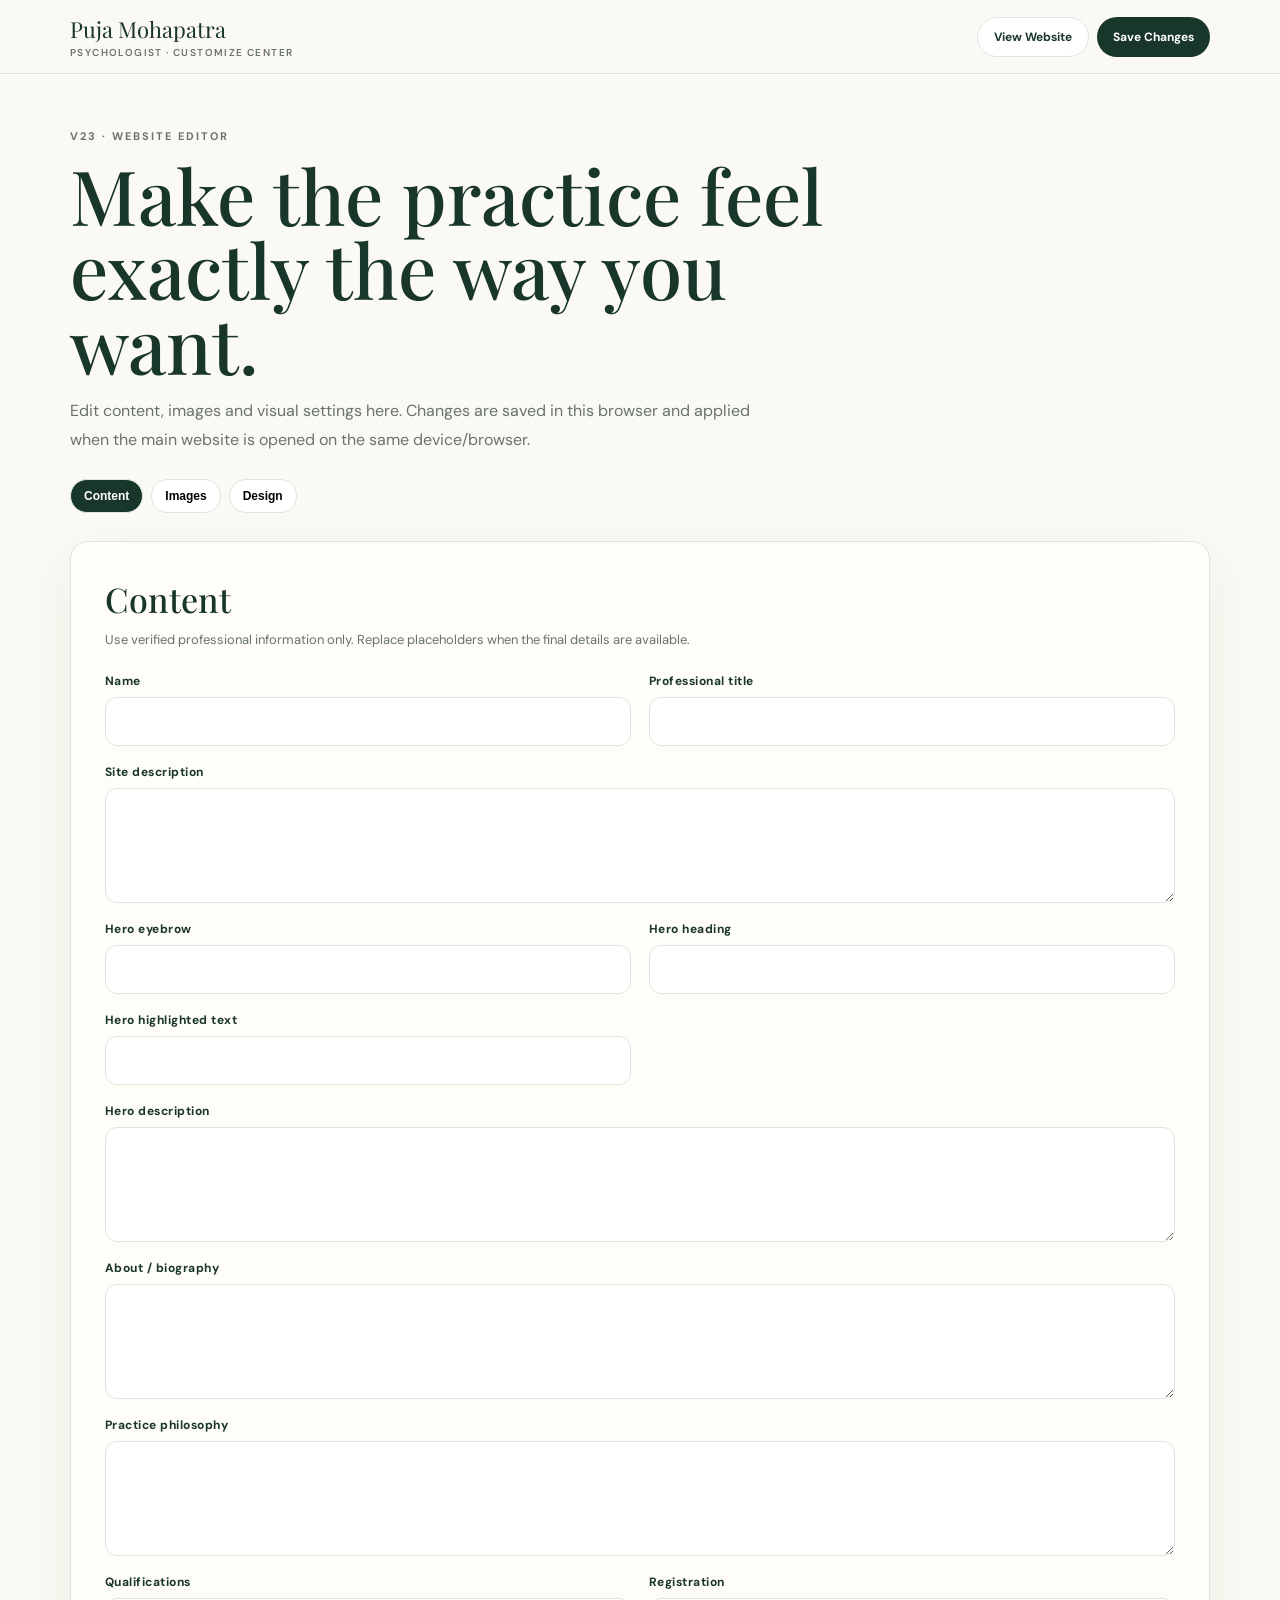
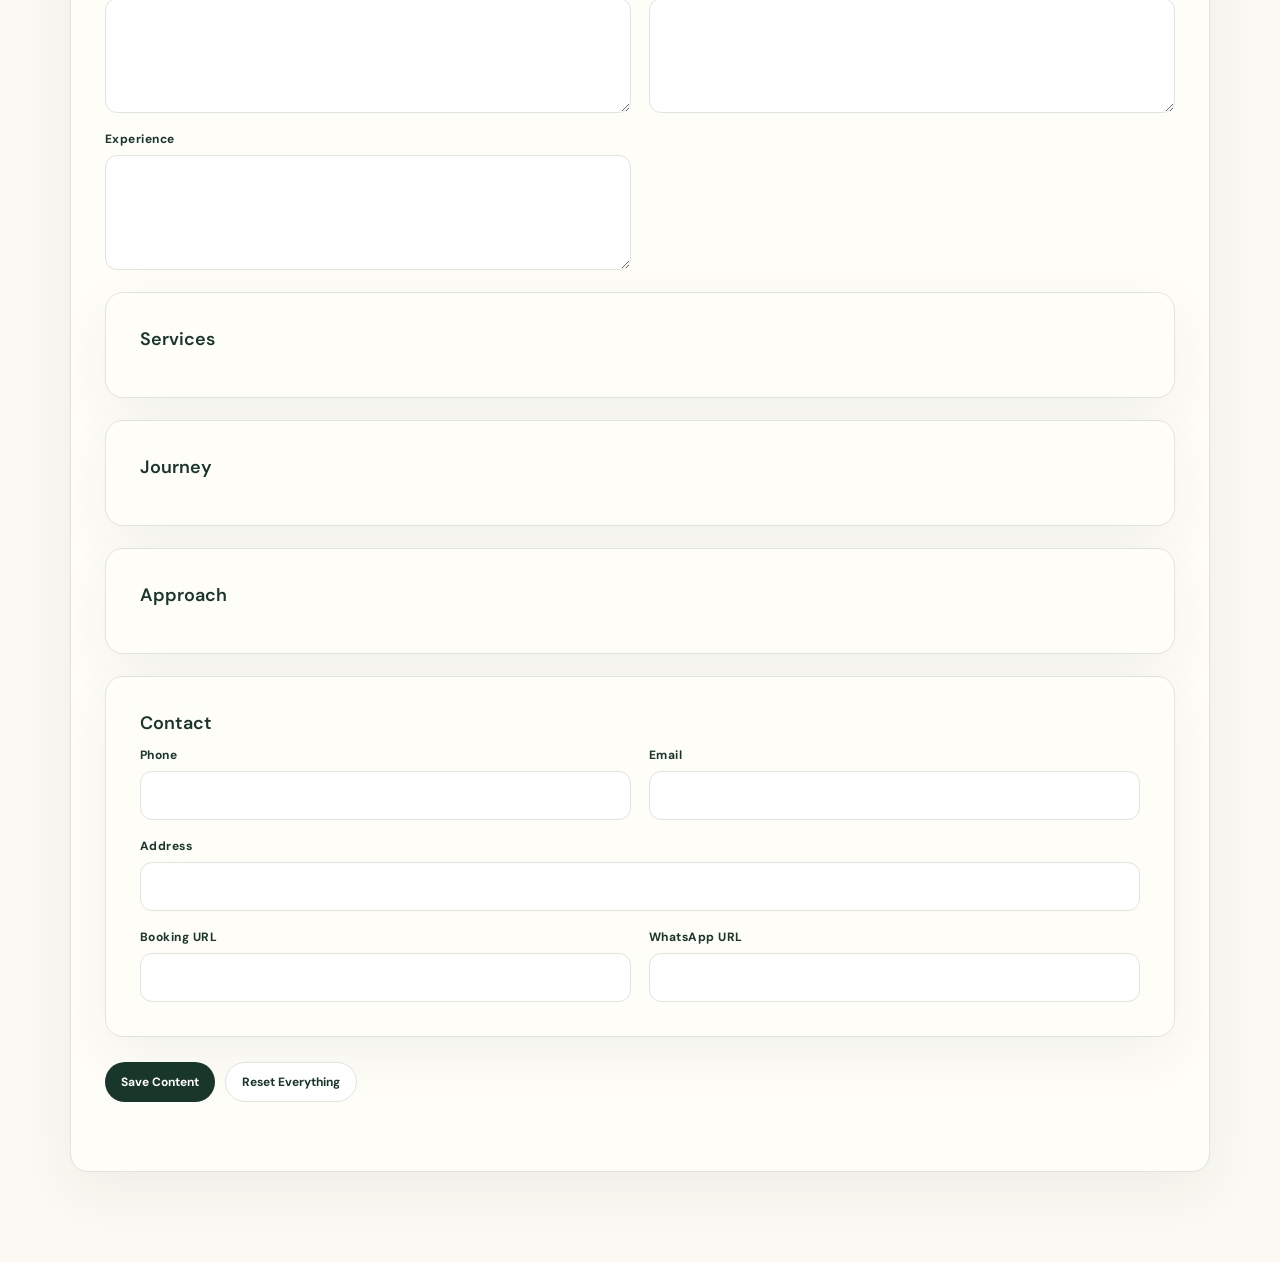
==== customize.html @ 12ab7d0f "Add files via upload" ====
<!doctype html>
<html lang="en">
<head>
<meta charset="utf-8"><meta name="viewport" content="width=device-width,initial-scale=1">
<meta name="theme-color" content="#19362a"><title>Customize | Puja Mohapatra</title>
<link rel="preconnect" href="https://fonts.googleapis.com"><link rel="preconnect" href="https://fonts.gstatic.com" crossorigin>
<link href="https://fonts.googleapis.com/css2?family=DM+Sans:wght@400;500;600;700&family=Playfair+Display:ital,wght@400;500;600&display=swap" rel="stylesheet">
<style>
:root{--green:#19362a;--cream:#fbf9f3;--ink:#19362a;--muted:#68736d;--line:#dfe4de;--card:#fffdf8}
*{box-sizing:border-box}html{scroll-behavior:smooth}body{margin:0;background:var(--cream);color:var(--ink);font-family:"DM Sans",sans-serif}
a{text-decoration:none;color:inherit}.top{position:sticky;top:0;z-index:20;background:rgba(251,249,243,.94);backdrop-filter:blur(14px);border-bottom:1px solid var(--line)}
.topin{max-width:1180px;margin:auto;padding:14px 20px;display:flex;align-items:center;justify-content:space-between;gap:15px}.brand{font-family:"Playfair Display",serif;font-size:22px}.brand small{display:block;font:600 10px "DM Sans";letter-spacing:.14em;text-transform:uppercase;color:var(--muted);margin-top:2px}
.top-actions{display:flex;gap:8px;flex-wrap:wrap}.btn{border:0;border-radius:999px;padding:11px 16px;font:700 12px "DM Sans";cursor:pointer}.primary{background:var(--green);color:#fff}.light{background:#fff;border:1px solid var(--line);color:var(--ink)}
main{max-width:1180px;margin:auto;padding:55px 20px 90px}.eyebrow{font-size:11px;font-weight:700;letter-spacing:.18em;color:var(--muted);text-transform:uppercase}.title{font:500 clamp(42px,7vw,76px)/.98 "Playfair Display",serif;max-width:850px;margin:15px 0}.intro{max-width:720px;color:var(--muted);line-height:1.8}
.card{background:var(--card);border:1px solid var(--line);border-radius:18px;padding:clamp(20px,4vw,34px);margin-top:22px;box-shadow:0 18px 55px rgba(25,54,42,.06)}
h2{font:500 34px "Playfair Display",serif;margin:0 0 8px}h3{font:600 18px "DM Sans";margin:0 0 12px}.hint{font-size:13px;color:var(--muted);line-height:1.6;margin:0 0 22px}
.grid{display:grid;grid-template-columns:1fr 1fr;gap:18px}.full{grid-column:1/-1}.field{display:flex;flex-direction:column;gap:8px}.field label{font-size:12px;font-weight:700;letter-spacing:.04em}.field input,.field textarea,.field select{width:100%;border:1px solid var(--line);border-radius:12px;background:#fff;padding:13px 14px;color:var(--ink);font:inherit;outline:none}.field textarea{min-height:115px;resize:vertical}.field input:focus,.field textarea:focus{border-color:var(--green);box-shadow:0 0 0 3px rgba(25,54,42,.08)}
.tabs{display:flex;gap:8px;overflow:auto;padding-bottom:4px;margin:24px 0}.tab{white-space:nowrap;border:1px solid var(--line);background:#fff;border-radius:999px;padding:9px 13px;font-size:12px;font-weight:700;cursor:pointer}.tab.active{background:var(--green);color:#fff}
.panel{display:none}.panel.active{display:block}.actions{display:flex;gap:10px;flex-wrap:wrap;margin-top:25px}.status{min-height:22px;margin-top:13px;color:var(--green);font-weight:700;font-size:13px}
.colors{display:grid;grid-template-columns:repeat(5,1fr);gap:12px}.colorbox{border:1px solid var(--line);border-radius:14px;background:#fff;padding:12px}.colorbox label{display:block;font-size:11px;font-weight:700;margin-bottom:8px}.colorbox input{width:100%;height:42px;border:0;background:none;padding:0}
.images{display:grid;grid-template-columns:repeat(2,1fr);gap:16px}.image-card{border:1px solid var(--line);border-radius:15px;background:#fff;padding:14px}.image-card h3{font-family:"Playfair Display",serif;font-size:20px}.image-card p{font-size:12px;color:var(--muted);min-height:34px;line-height:1.5}.preview{width:100%;height:180px;object-fit:cover;border-radius:11px;background:#edf0ea;display:block;margin:10px 0}.file{display:block;width:100%;font-size:12px}.image-status{font-size:11px;color:var(--muted);margin-top:8px}.note{padding:14px 16px;background:#eef2ed;border-radius:13px;color:#425148;font-size:12px;line-height:1.6;margin-top:18px}
@media(max-width:760px){.grid,.images{grid-template-columns:1fr}.full{grid-column:auto}.colors{grid-template-columns:1fr 1fr}.topin{align-items:flex-start}.title{font-size:48px}.preview{height:210px}}
@media(max-width:430px){.colors{grid-template-columns:1fr}.top-actions .btn{padding:9px 12px}.title{font-size:42px}}
</style>
</head>
<body>
<header class="top"><div class="topin">
<a class="brand" href="index.html">Puja Mohapatra<small>Psychologist · Customize Center</small></a>
<div class="top-actions"><a class="btn light" href="index.html">View Website</a><button class="btn primary" id="saveTop" type="button">Save Changes</button></div>
</div></header>
<main>
<div class="eyebrow">V23 · Website editor</div>
<h1 class="title">Make the practice feel exactly the way you want.</h1>
<p class="intro">Edit content, images and visual settings here. Changes are saved in this browser and applied when the main website is opened on the same device/browser.</p>
<div class="tabs"><button class="tab active" data-tab="content">Content</button><button class="tab" data-tab="images">Images</button><button class="tab" data-tab="design">Design</button></div>

<section class="card panel active" id="content"><h2>Content</h2><p class="hint">Use verified professional information only. Replace placeholders when the final details are available.</p>
<form id="contentForm"><div class="grid">
<div class="field"><label>Name</label><input id="name"></div><div class="field"><label>Professional title</label><input id="designation"></div>
<div class="field full"><label>Site description</label><textarea id="siteDescription"></textarea></div>
<div class="field"><label>Hero eyebrow</label><input id="eyebrow"></div><div class="field"><label>Hero heading</label><input id="heading"></div>
<div class="field"><label>Hero highlighted text</label><input id="highlight"></div><div class="field full"><label>Hero description</label><textarea id="heroDescription"></textarea></div>
<div class="field full"><label>About / biography</label><textarea id="bio"></textarea></div><div class="field full"><label>Practice philosophy</label><textarea id="philosophy"></textarea></div>
<div class="field"><label>Qualifications</label><textarea id="qualifications"></textarea></div><div class="field"><label>Registration</label><textarea id="registration"></textarea></div><div class="field"><label>Experience</label><textarea id="experience"></textarea></div>
</div>
<div class="card"><h3>Services</h3><div class="grid" id="servicesFields"></div></div>
<div class="card"><h3>Journey</h3><div class="grid" id="journeyFields"></div></div>
<div class="card"><h3>Approach</h3><div class="grid" id="approachFields"></div></div>
<div class="card"><h3>Contact</h3><div class="grid">
<div class="field"><label>Phone</label><input id="phone"></div><div class="field"><label>Email</label><input id="email" type="email"></div>
<div class="field full"><label>Address</label><input id="address"></div><div class="field"><label>Booking URL</label><input id="bookingUrl"></div><div class="field"><label>WhatsApp URL</label><input id="whatsappUrl"></div>
</div></div>
<div class="actions"><button class="btn primary" type="submit">Save Content</button><button class="btn light" type="button" id="resetAll">Reset Everything</button></div><div class="status" id="status"></div>
</form></section>

<section class="card panel" id="images"><h2>Images</h2><p class="hint">Choose a replacement image for each section. The image is compressed and saved locally in this browser.</p><div class="images" id="imageGrid"></div>
<div class="note">Image changes do <b>not</b> upload to GitHub automatically. They are local browser customizations.</div></section>

<section class="card panel" id="design"><h2>Design</h2><p class="hint">Control the main visual language without editing CSS.</p>
<div class="colors"><div class="colorbox"><label>Primary</label><input id="primary" type="color"></div><div class="colorbox"><label>Sage</label><input id="sage" type="color"></div><div class="colorbox"><label>Background</label><input id="cream" type="color"></div><div class="colorbox"><label>Text</label><input id="ink" type="color"></div><div class="colorbox"><label>Accent</label><input id="gold" type="color"></div></div>
<div class="grid" style="margin-top:20px"><div class="field"><label>Corner radius</label><input id="radius" type="range" min="0" max="40"><output id="radiusOut"></output></div>
<div class="field"><label>Motion intensity</label><select id="motion"><option value="soft">Soft</option><option value="smooth">Smooth</option><option value="expressive">Expressive</option><option value="reduced">Reduced</option></select></div>
<div class="field"><label>Heading font</label><select id="headingFont"><option>Playfair Display</option><option>Georgia</option><option>serif</option></select></div>
<div class="field"><label>Body font</label><select id="bodyFont"><option>DM Sans</option><option>Arial</option><option>sans-serif</option></select></div></div>
<div class="actions"><button class="btn primary" id="saveDesign" type="button">Save Design</button></div><div class="status" id="designStatus"></div>
</section>
</main>

<script src="config.js"></script>
<script>
(()=>{
'use strict';
const KEY='pujaSiteConfigV23',DB='pujaSiteCustomizerV23', $=id=>document.getElementById(id);
const base=window.SITE_CONFIG||{};let state=merge(base,read());
function merge(a,b){if(!b)return JSON.parse(JSON.stringify(a||{}));const o=Array.isArray(a)?a.slice():{...a};Object.keys(b).forEach(k=>o[k]=b[k]&&typeof b[k]==='object'&&!Array.isArray(b[k])?merge(o[k]||{},b[k]):b[k]);return o}
function read(){try{return JSON.parse(localStorage.getItem(KEY)||localStorage.getItem('pujaSiteConfigV21')||'null')}catch(e){return null}}
function set(id,v){if($(id))$(id).value=v??''}function get(id){return $(id).value}
function esc(v){return String(v??'').replace(/[&<>"']/g,m=>({'&':'&amp;','<':'&lt;','>':'&gt;','"':'&quot;',"'":'&#39;'}[m]))}
function populate(){
 const p=state.professional||{},h=state.hero||{},a=state.appearance||{},c=state.contact||{};
 set('name',p.name||state.site?.name);set('designation',p.designation||state.site?.title);set('siteDescription',state.site?.description);
 set('eyebrow',h.eyebrow);set('heading',h.heading);set('highlight',h.highlight);set('heroDescription',h.description);set('bio',p.biography);set('philosophy',state.philosophy);
 set('qualifications',p.qualifications);set('registration',p.registration);set('experience',p.experience);set('phone',c.phone);set('email',c.email);set('address',c.address);set('bookingUrl',c.bookingUrl);set('whatsappUrl',c.whatsappUrl);
 ['primary','sage','cream','ink','gold'].forEach(k=>set(k,a[k]||'#19362a'));set('radius',a.radius||18);set('motion',a.motion||'smooth');set('headingFont',a.headingFont||'Playfair Display');set('bodyFont',a.bodyFont||'DM Sans');$('radiusOut').textContent=get('radius')+'px';
 renderArrays();
}
function renderArrays(){
 const s=state.services||[],t=state.timeline||[],a=state.approach||[];
 $('servicesFields').innerHTML=s.slice(0,4).map((x,i)=>`<div class="field"><label>Service ${i+1} title</label><input data-arr="services" data-i="${i}" data-k="title" value="${esc(x.title)}"></div><div class="field"><label>Service ${i+1} description</label><textarea data-arr="services" data-i="${i}" data-k="text">${esc(x.text)}</textarea></div>`).join('');
 $('journeyFields').innerHTML=t.slice(0,3).map((x,i)=>`<div class="field"><label>Journey ${i+1} year</label><input data-arr="timeline" data-i="${i}" data-k="year" value="${esc(x.year)}"></div><div class="field"><label>Journey ${i+1} title</label><input data-arr="timeline" data-i="${i}" data-k="title" value="${esc(x.title)}"></div><div class="field full"><label>Journey ${i+1} text</label><textarea data-arr="timeline" data-i="${i}" data-k="text">${esc(x.text)}</textarea></div>`).join('');
 $('approachFields').innerHTML=a.slice(0,4).map((x,i)=>`<div class="field"><label>Approach ${i+1} title</label><input data-arr="approach" data-i="${i}" data-k="title" value="${esc(x.title)}"></div><div class="field"><label>Approach ${i+1} text</label><textarea data-arr="approach" data-i="${i}" data-k="text">${esc(x.text)}</textarea></div>`).join('');
}
function arrays(){document.querySelectorAll('[data-arr]').forEach(e=>{const a=e.dataset.arr,i=+e.dataset.i,k=e.dataset.k;if(state[a]?.[i])state[a][i][k]=e.value})}
function save(msg){
 arrays();state.site={...(state.site||{}),name:get('name'),title:get('designation'),description:get('siteDescription')};
 state.professional={...(state.professional||{}),name:get('name'),designation:get('designation'),biography:get('bio'),qualifications:get('qualifications'),registration:get('registration'),experience:get('experience')};
 state.hero={...(state.hero||{}),eyebrow:get('eyebrow'),heading:get('heading'),highlight:get('highlight'),description:get('heroDescription')};
 state.philosophy=get('philosophy');state.contact={...(state.contact||{}),phone:get('phone'),email:get('email'),address:get('address'),bookingUrl:get('bookingUrl'),whatsappUrl:get('whatsappUrl')};
 state.appearance={...(state.appearance||{}),primary:get('primary'),sage:get('sage'),cream:get('cream'),ink:get('ink'),gold:get('gold'),radius:get('radius'),motion:get('motion'),headingFont:get('headingFont'),bodyFont:get('bodyFont')};
 try{localStorage.setItem(KEY,JSON.stringify(state));$('status').textContent=msg;return true}catch(e){$('status').textContent='Could not save. Browser storage may be full.';return false}
}
$('contentForm').onsubmit=e=>{e.preventDefault();save('Content saved ✓')};$('saveTop').onclick=()=>save('All settings saved ✓');$('radius').oninput=()=>$('radiusOut').textContent=get('radius')+'px';$('saveDesign').onclick=()=>save('Design saved ✓');
document.querySelectorAll('.tab').forEach(t=>t.onclick=()=>{document.querySelectorAll('.tab').forEach(x=>x.classList.remove('active'));document.querySelectorAll('.panel').forEach(x=>x.classList.remove('active'));t.classList.add('active');$(t.dataset.tab).classList.add('active')});

const slots=[['hero','Hero','Main portrait / hero image'],['about','About','About section image'],['services','Services','Subtle services visual'],['journey','Journey','Journey section image'],['practice','Practice','Practice gallery lead image'],['approach','Approach','Approach section image'],['reviews','Reviews','Reviews band background'],['faq','FAQ','FAQ section visual'],['contact','Contact','Contact section visual'],['cta','CTA','Call-to-action visual']];
const defs={hero:'assets/hero.jpg',about:'assets/about.jpg',services:'assets/services.jpg',journey:'assets/journey.jpg',practice:'assets/practice-1.jpg',approach:'assets/approach.jpg',reviews:'assets/principles.jpg',faq:'assets/faq.svg',contact:'assets/contact.jpg',cta:'assets/principles.jpg'};
function openDB(){return new Promise((res,rej)=>{const r=indexedDB.open(DB,1);r.onupgradeneeded=()=>{if(!r.result.objectStoreNames.contains('images'))r.result.createObjectStore('images',{keyPath:'id'})};r.onsuccess=()=>res(r.result);r.onerror=()=>rej(r.error)})}
async function rows(){const db=await openDB();return new Promise((res,rej)=>{const r=db.transaction('images','readonly').objectStore('images').getAll();r.onsuccess=()=>res(r.result||[]);r.onerror=()=>rej(r.error)})}
async function put(id,dataUrl){const db=await openDB();return new Promise((res,rej)=>{const tx=db.transaction('images','readwrite');tx.objectStore('images').put({id,dataUrl});tx.oncomplete=res;tx.onerror=()=>rej(tx.error)})}
async function del(id){const db=await openDB();return new Promise((res,rej)=>{const tx=db.transaction('images','readwrite');tx.objectStore('images').delete(id);tx.oncomplete=res;tx.onerror=()=>rej(tx.error)})}
function compress(file){return new Promise((res,rej)=>{const fr=new FileReader();fr.onload=()=>{const im=new Image();im.onload=()=>{const max=1600,s=Math.min(1,max/Math.max(im.naturalWidth,im.naturalHeight)),c=document.createElement('canvas');c.width=Math.max(1,Math.round(im.naturalWidth*s));c.height=Math.max(1,Math.round(im.naturalHeight*s));c.getContext('2d').drawImage(im,0,0,c.width,c.height);res(c.toDataURL('image/jpeg',.84))};im.onerror=rej;im.src=fr.result};fr.onerror=rej;fr.readAsDataURL(file)})}
function def(id){return state.sectionImages?.[id]||defs[id]||''}
async function renderImages(){let rs=[];try{rs=await rows()}catch(e){}const map=Object.fromEntries(rs.map(x=>[x.id,x.dataUrl]));$('imageGrid').innerHTML=slots.map(([id,t,d])=>`<article class="image-card"><h3>${t}</h3><p>${d}</p><img class="preview" id="preview-${id}" src="${map[id]||def(id)}" alt="${t} preview"><input class="file" type="file" accept="image/*" data-file="${id}"><div class="image-status" id="imageStatus-${id}">${map[id]?'Saved custom image':'Using website default'}</div><div class="actions"><button class="btn light" type="button" data-remove="${id}">Use default</button></div></article>`).join('');
 $('imageGrid').onchange=async e=>{const i=e.target.closest('[data-file]');if(!i)return;const id=i.dataset.file,f=i.files?.[0];if(!f)return;const st=$('imageStatus-'+id);st.textContent='Saving image…';try{const data=await compress(f);await put(id,data);$('preview-'+id).src=data;st.textContent='Custom image saved ✓'}catch(err){st.textContent='Could not save this image.'}i.value=''};
 $('imageGrid').onclick=async e=>{const b=e.target.closest('[data-remove]');if(!b)return;const id=b.dataset.remove;await del(id);$('preview-'+id).src=def(id);$('imageStatus-'+id).textContent='Using website default ✓'};
}
populate();renderImages();
$('resetAll').onclick=async()=>{if(!confirm('Reset all saved website customizations on this browser?'))return;localStorage.removeItem(KEY);try{const db=await openDB();await new Promise((res,rej)=>{const tx=db.transaction('images','readwrite');tx.objectStore('images').clear();tx.oncomplete=res;tx.onerror=()=>rej(tx.error)})}catch(e){}location.reload()};
})();
</script>
</body></html>
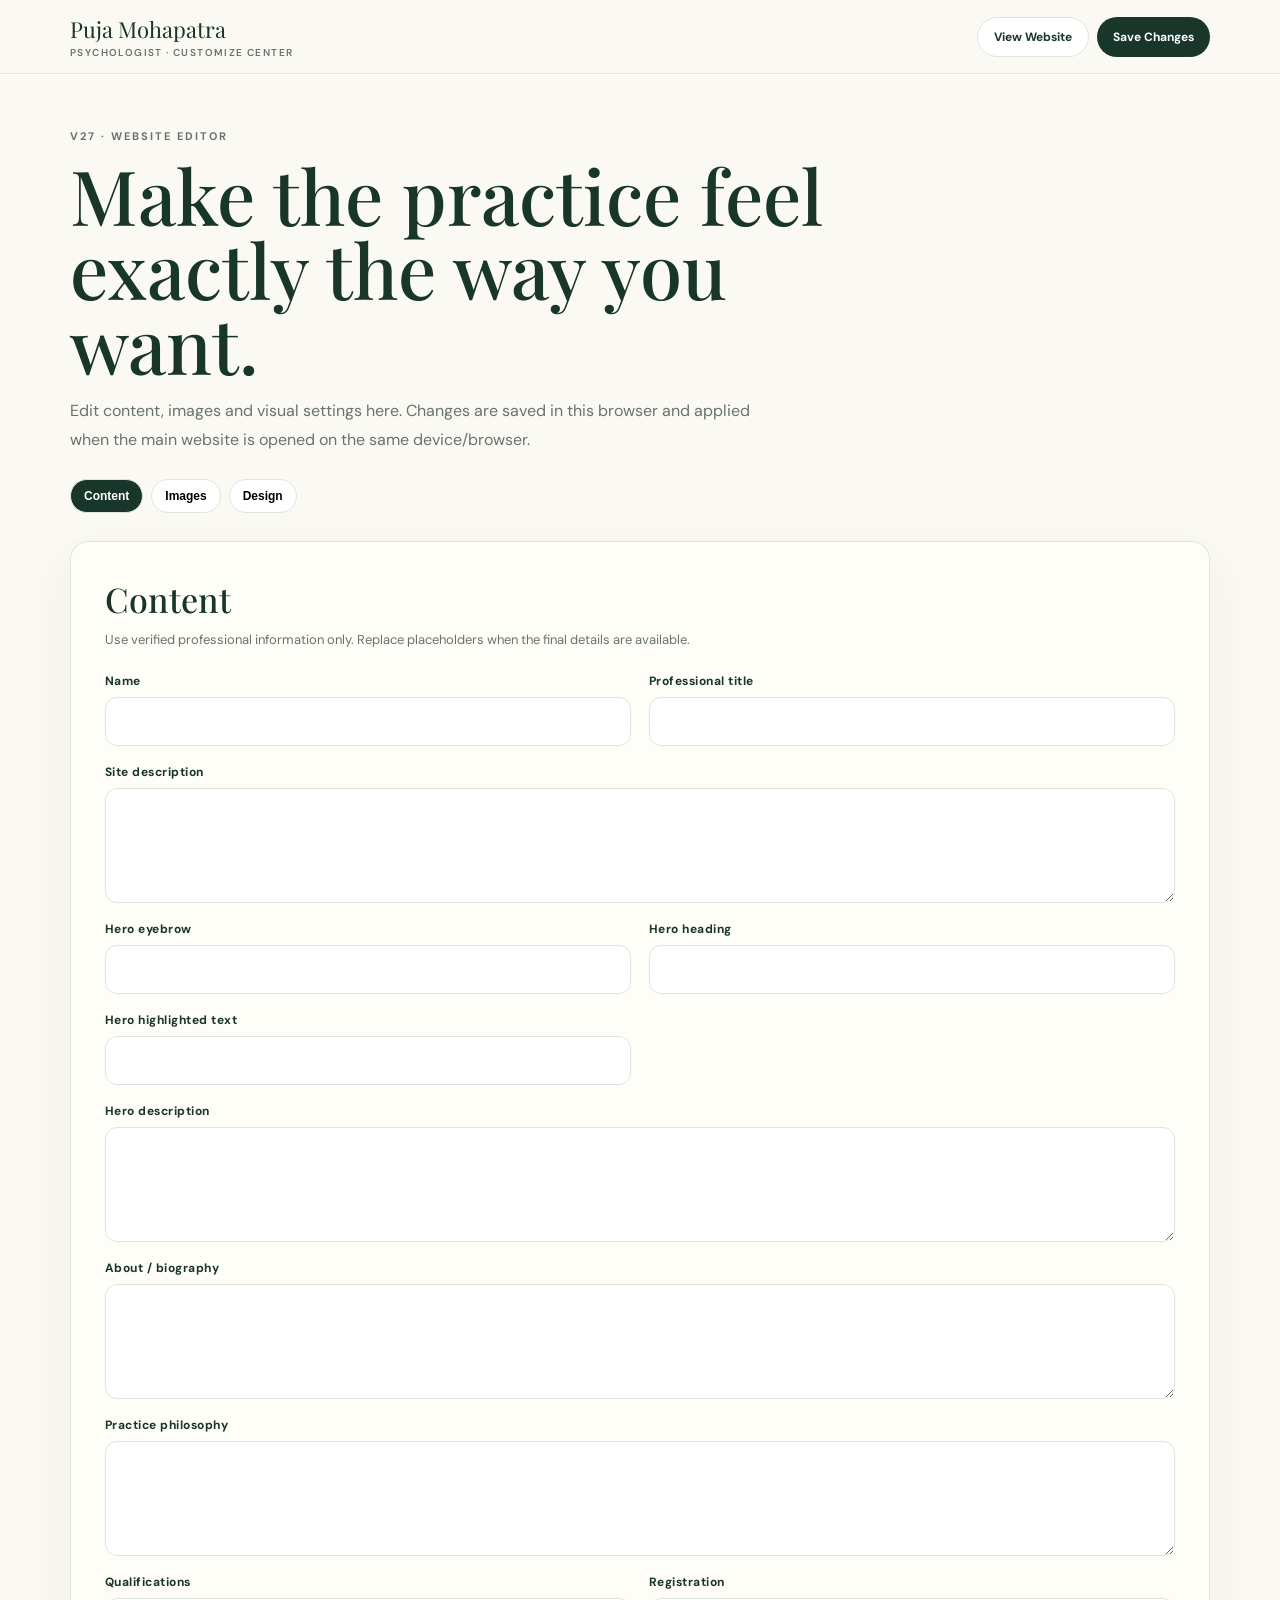
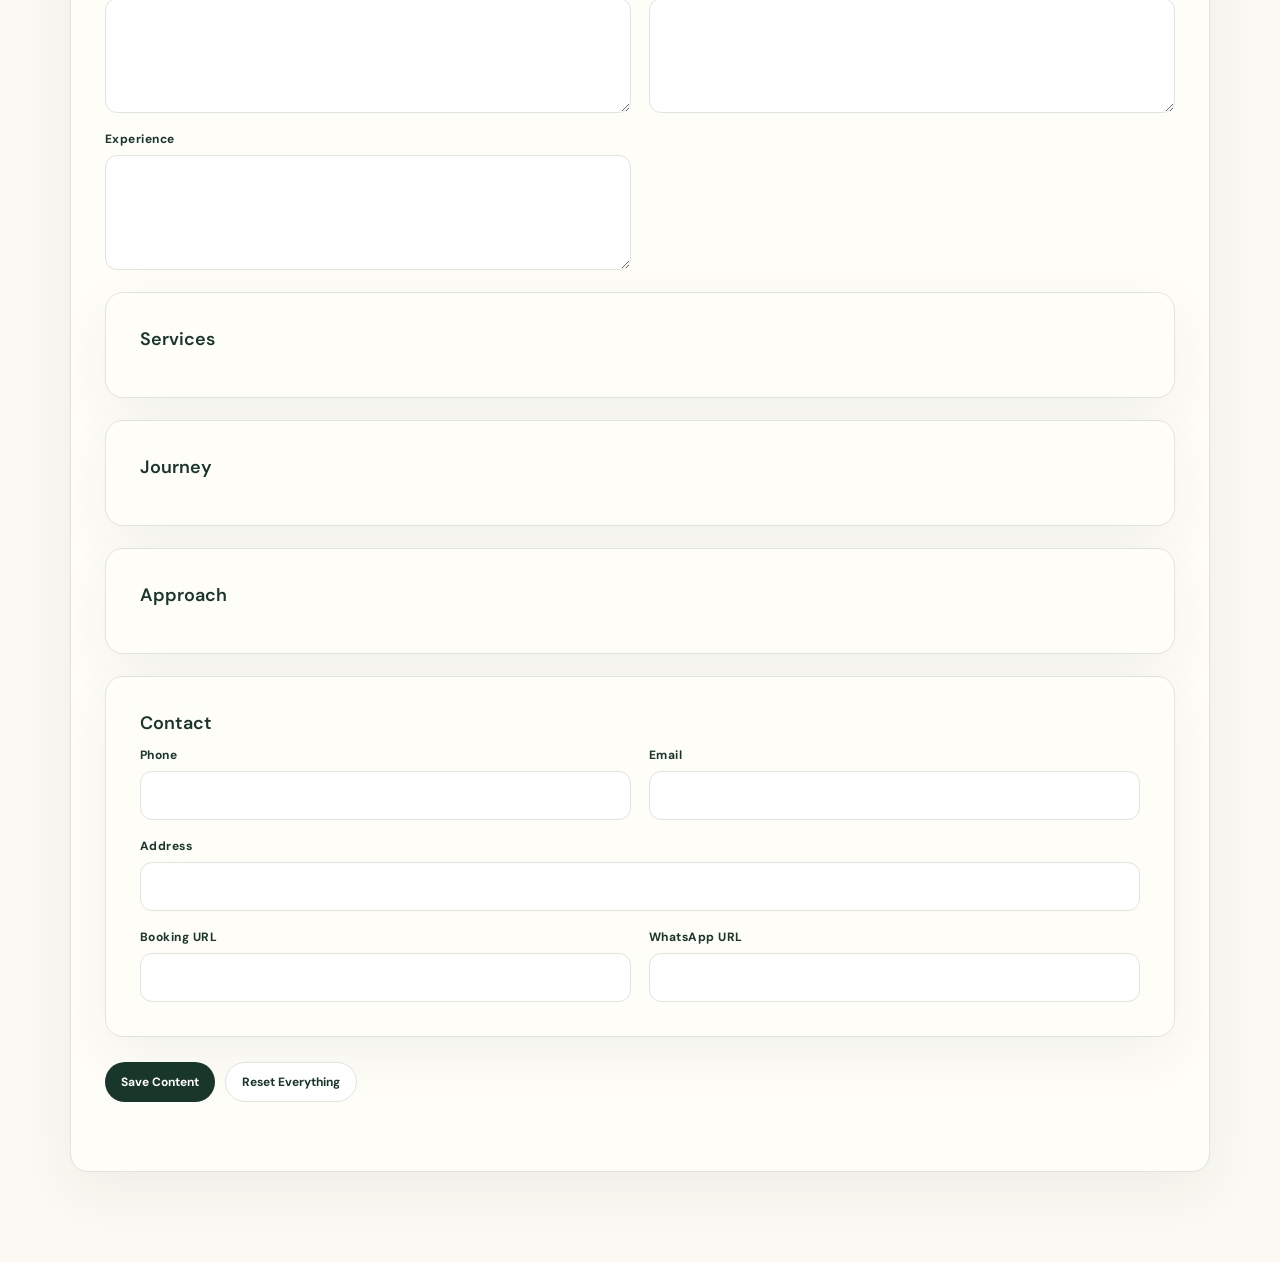
==== commit df14aa9a: "Add files via upload" ====
--- a/customize.html
+++ b/customize.html
@@ -29,7 +29,7 @@
 <div class="top-actions"><a class="btn light" href="index.html">View Website</a><button class="btn primary" id="saveTop" type="button">Save Changes</button></div>
 </div></header>
 <main>
-<div class="eyebrow">V23 · Website editor</div>
+<div class="eyebrow">V27 · Website editor</div>
 <h1 class="title">Make the practice feel exactly the way you want.</h1>
 <p class="intro">Edit content, images and visual settings here. Changes are saved in this browser and applied when the main website is opened on the same device/browser.</p>
 <div class="tabs"><button class="tab active" data-tab="content">Content</button><button class="tab" data-tab="images">Images</button><button class="tab" data-tab="design">Design</button></div>
@@ -70,10 +70,10 @@
 <script>
 (()=>{
 'use strict';
-const KEY='pujaSiteConfigV23',DB='pujaSiteCustomizerV23', $=id=>document.getElementById(id);
+const KEY='pujaSiteConfigV27',DB='pujaSiteCustomizerV27', $=id=>document.getElementById(id);
 const base=window.SITE_CONFIG||{};let state=merge(base,read());
 function merge(a,b){if(!b)return JSON.parse(JSON.stringify(a||{}));const o=Array.isArray(a)?a.slice():{...a};Object.keys(b).forEach(k=>o[k]=b[k]&&typeof b[k]==='object'&&!Array.isArray(b[k])?merge(o[k]||{},b[k]):b[k]);return o}
-function read(){try{return JSON.parse(localStorage.getItem(KEY)||localStorage.getItem('pujaSiteConfigV21')||'null')}catch(e){return null}}
+function read(){try{return JSON.parse(localStorage.getItem(KEY)||localStorage.getItem('pujaSiteConfigV26')||localStorage.getItem('pujaSiteConfigV23')||localStorage.getItem('pujaSiteConfigV21')||'null')}catch(e){return null}}
 function set(id,v){if($(id))$(id).value=v??''}function get(id){return $(id).value}
 function esc(v){return String(v??'').replace(/[&<>"']/g,m=>({'&':'&amp;','<':'&lt;','>':'&gt;','"':'&quot;',"'":'&#39;'}[m]))}
 function populate(){
@@ -102,8 +102,8 @@
 $('contentForm').onsubmit=e=>{e.preventDefault();save('Content saved ✓')};$('saveTop').onclick=()=>save('All settings saved ✓');$('radius').oninput=()=>$('radiusOut').textContent=get('radius')+'px';$('saveDesign').onclick=()=>save('Design saved ✓');
 document.querySelectorAll('.tab').forEach(t=>t.onclick=()=>{document.querySelectorAll('.tab').forEach(x=>x.classList.remove('active'));document.querySelectorAll('.panel').forEach(x=>x.classList.remove('active'));t.classList.add('active');$(t.dataset.tab).classList.add('active')});
 
-const slots=[['hero','Hero','Main portrait / hero image'],['about','About','About section image'],['services','Services','Subtle services visual'],['journey','Journey','Journey section image'],['practice','Practice','Practice gallery lead image'],['approach','Approach','Approach section image'],['reviews','Reviews','Reviews band background'],['faq','FAQ','FAQ section visual'],['contact','Contact','Contact section visual'],['cta','CTA','Call-to-action visual']];
-const defs={hero:'assets/hero.jpg',about:'assets/about.jpg',services:'assets/services.jpg',journey:'assets/journey.jpg',practice:'assets/practice-1.jpg',approach:'assets/approach.jpg',reviews:'assets/principles.jpg',faq:'assets/faq.svg',contact:'assets/contact.jpg',cta:'assets/principles.jpg'};
+const slots=[['logo','Logo','Header and footer logo'],['hero','Hero','Main portrait / hero image'],['about','About','About section image'],['services','Services','Subtle services visual'],['journey','Journey','Journey section image'],['practice','Practice','Practice gallery lead image'],['practice2','Practice Gallery 2','Second gallery image'],['practice3','Practice Gallery 3','Third gallery image'],['approach','Approach','Approach section image'],['reviews','Reviews','Reviews section visual'],['faq','FAQ','FAQ section visual'],['contact','Contact','Contact section visual'],['cta','CTA','Call-to-action visual']];
+const defs={logo:'assets/logo.png',hero:'assets/hero.jpg',about:'assets/about.jpg',services:'assets/services.jpg',journey:'assets/journey.jpg',practice:'assets/practice-1.jpg',practice2:'assets/practice-2.jpg',practice3:'assets/practice-3.jpg',approach:'assets/approach.jpg',reviews:'assets/practice-3.jpg',faq:'assets/faq.svg',contact:'assets/contact.jpg',cta:'assets/principles.jpg'};
 function openDB(){return new Promise((res,rej)=>{const r=indexedDB.open(DB,1);r.onupgradeneeded=()=>{if(!r.result.objectStoreNames.contains('images'))r.result.createObjectStore('images',{keyPath:'id'})};r.onsuccess=()=>res(r.result);r.onerror=()=>rej(r.error)})}
 async function rows(){const db=await openDB();return new Promise((res,rej)=>{const r=db.transaction('images','readonly').objectStore('images').getAll();r.onsuccess=()=>res(r.result||[]);r.onerror=()=>rej(r.error)})}
 async function put(id,dataUrl){const db=await openDB();return new Promise((res,rej)=>{const tx=db.transaction('images','readwrite');tx.objectStore('images').put({id,dataUrl});tx.oncomplete=res;tx.onerror=()=>rej(tx.error)})}
@@ -115,7 +115,7 @@
  $('imageGrid').onclick=async e=>{const b=e.target.closest('[data-remove]');if(!b)return;const id=b.dataset.remove;await del(id);$('preview-'+id).src=def(id);$('imageStatus-'+id).textContent='Using website default ✓'};
 }
 populate();renderImages();
-$('resetAll').onclick=async()=>{if(!confirm('Reset all saved website customizations on this browser?'))return;localStorage.removeItem(KEY);try{const db=await openDB();await new Promise((res,rej)=>{const tx=db.transaction('images','readwrite');tx.objectStore('images').clear();tx.oncomplete=res;tx.onerror=()=>rej(tx.error)})}catch(e){}location.reload()};
+$('resetAll').onclick=async()=>{if(!confirm('Reset all saved website customizations on this browser?'))return;localStorage.removeItem(KEY);localStorage.removeItem('pujaSiteConfigV26');localStorage.removeItem('pujaSiteConfigV23');try{const db=await openDB();await new Promise((res,rej)=>{const tx=db.transaction('images','readwrite');tx.objectStore('images').clear();tx.oncomplete=res;tx.onerror=()=>rej(tx.error)})}catch(e){}location.reload()};
 })();
 </script>
 </body></html>
